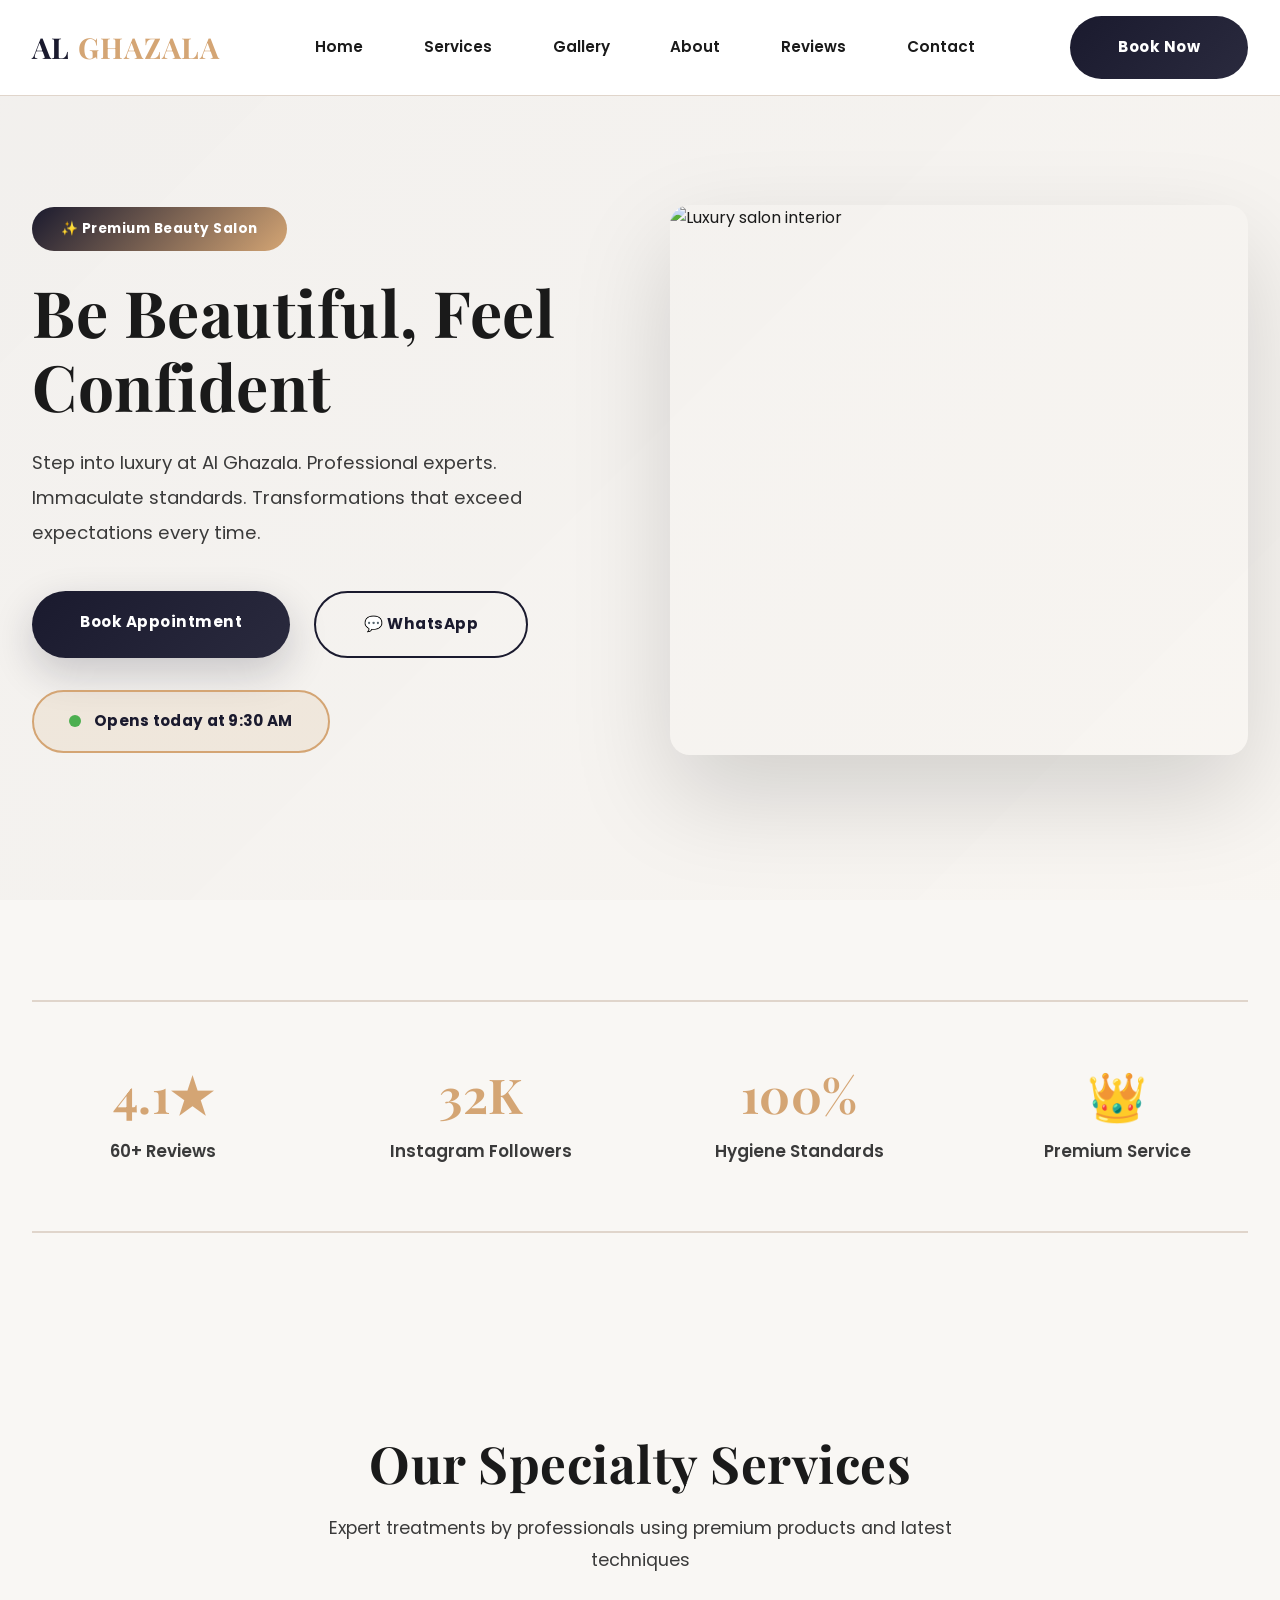
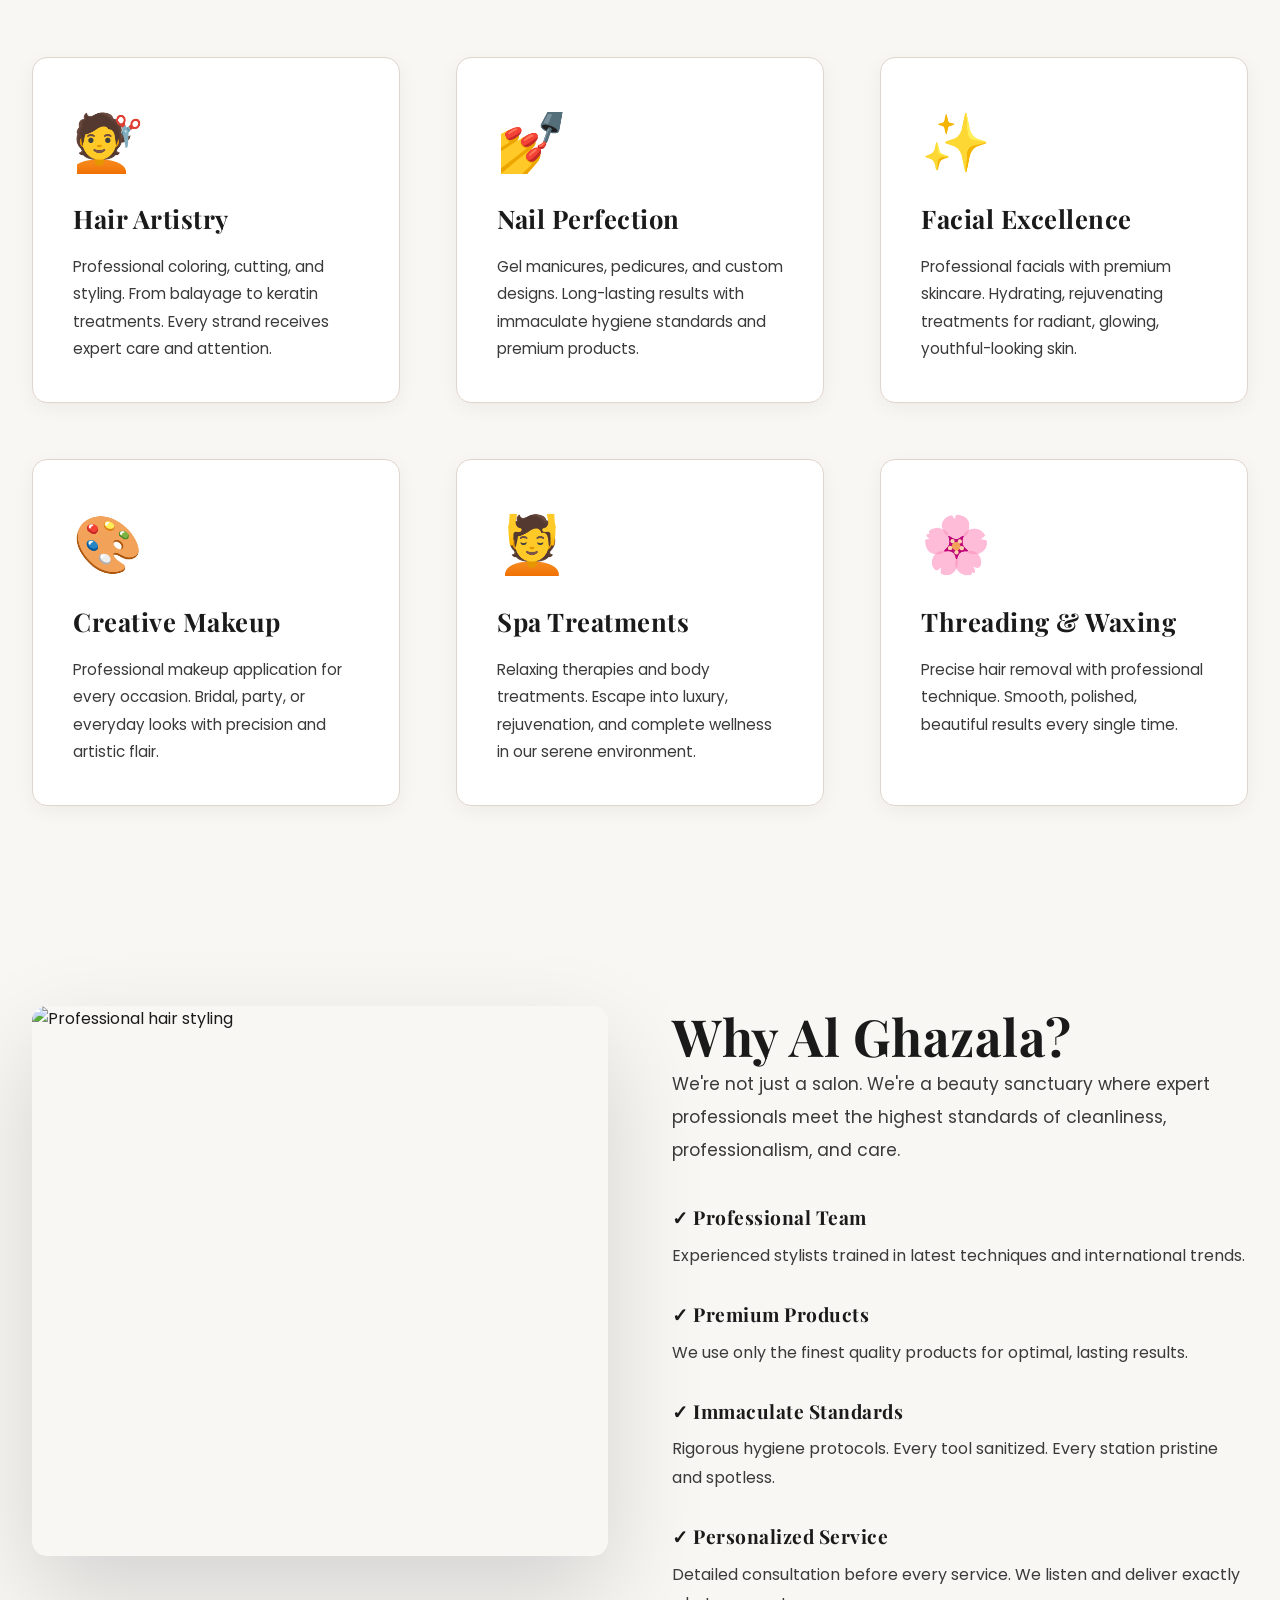
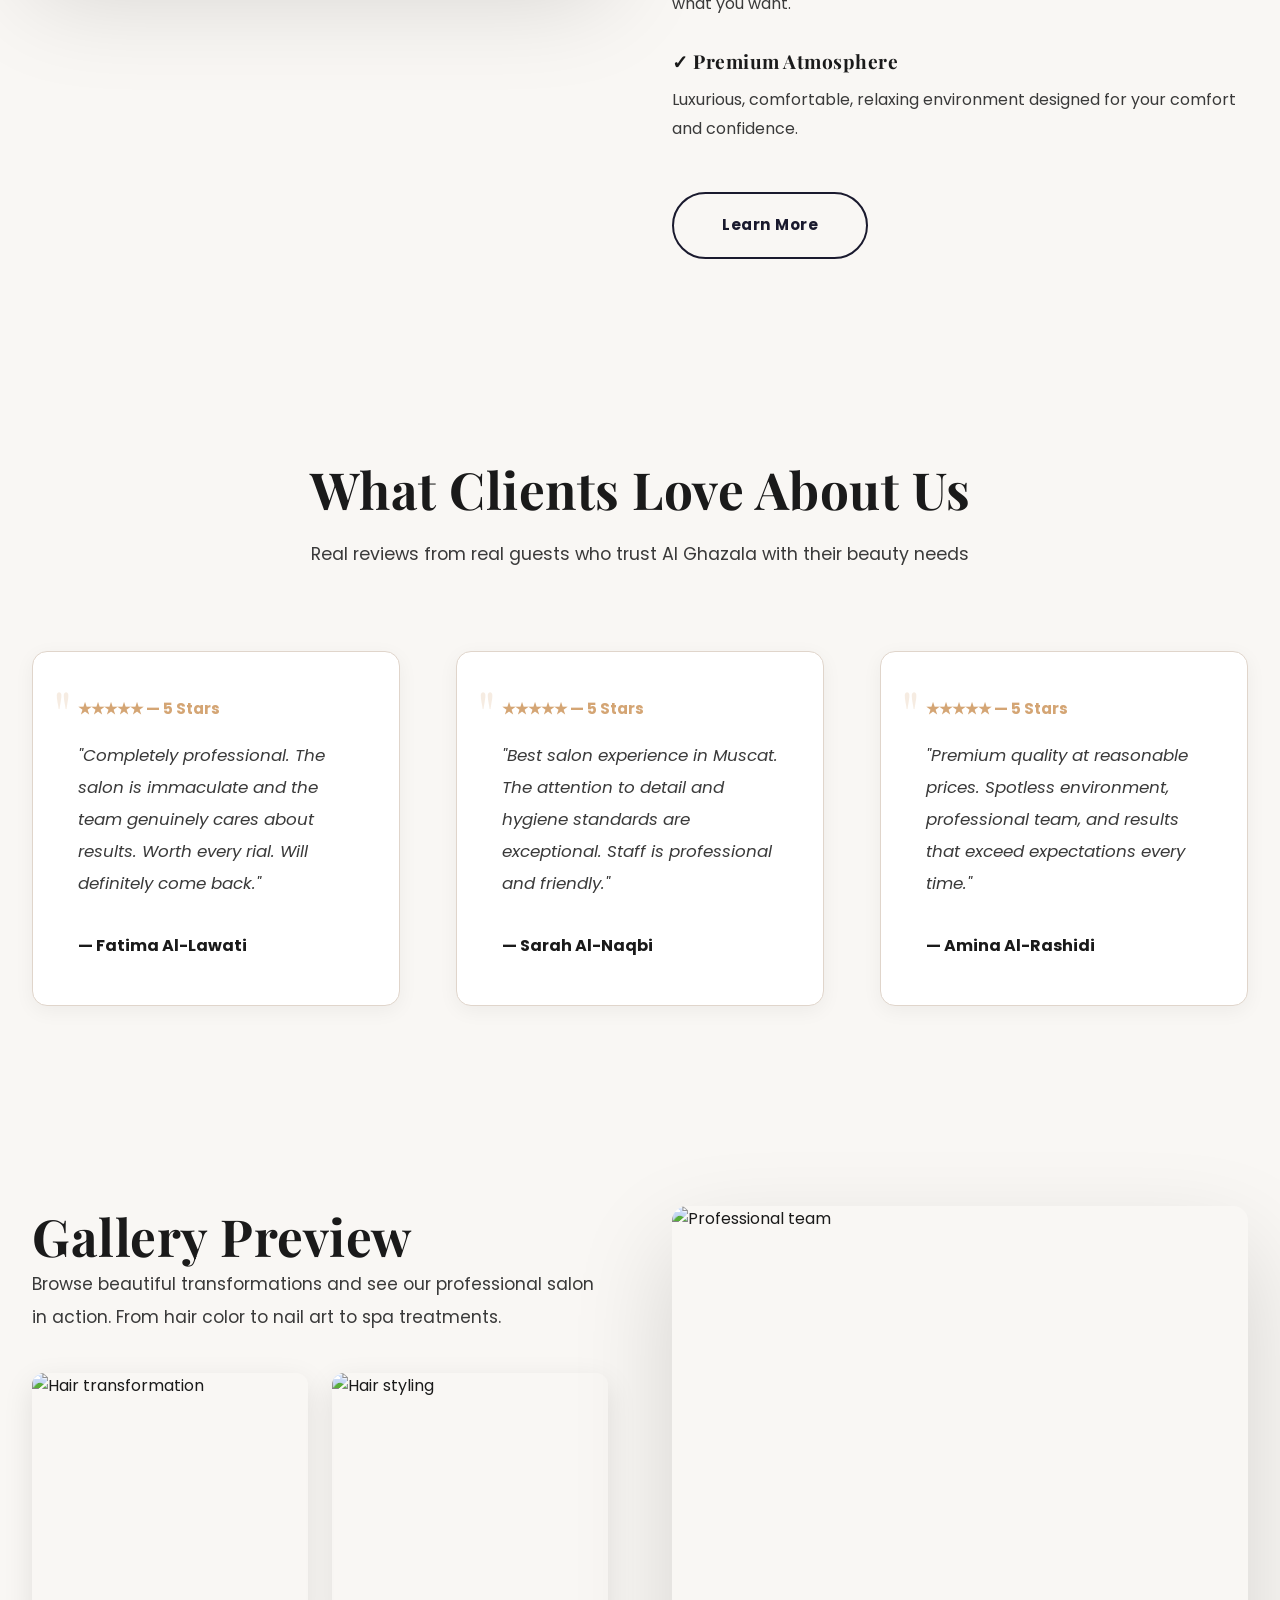
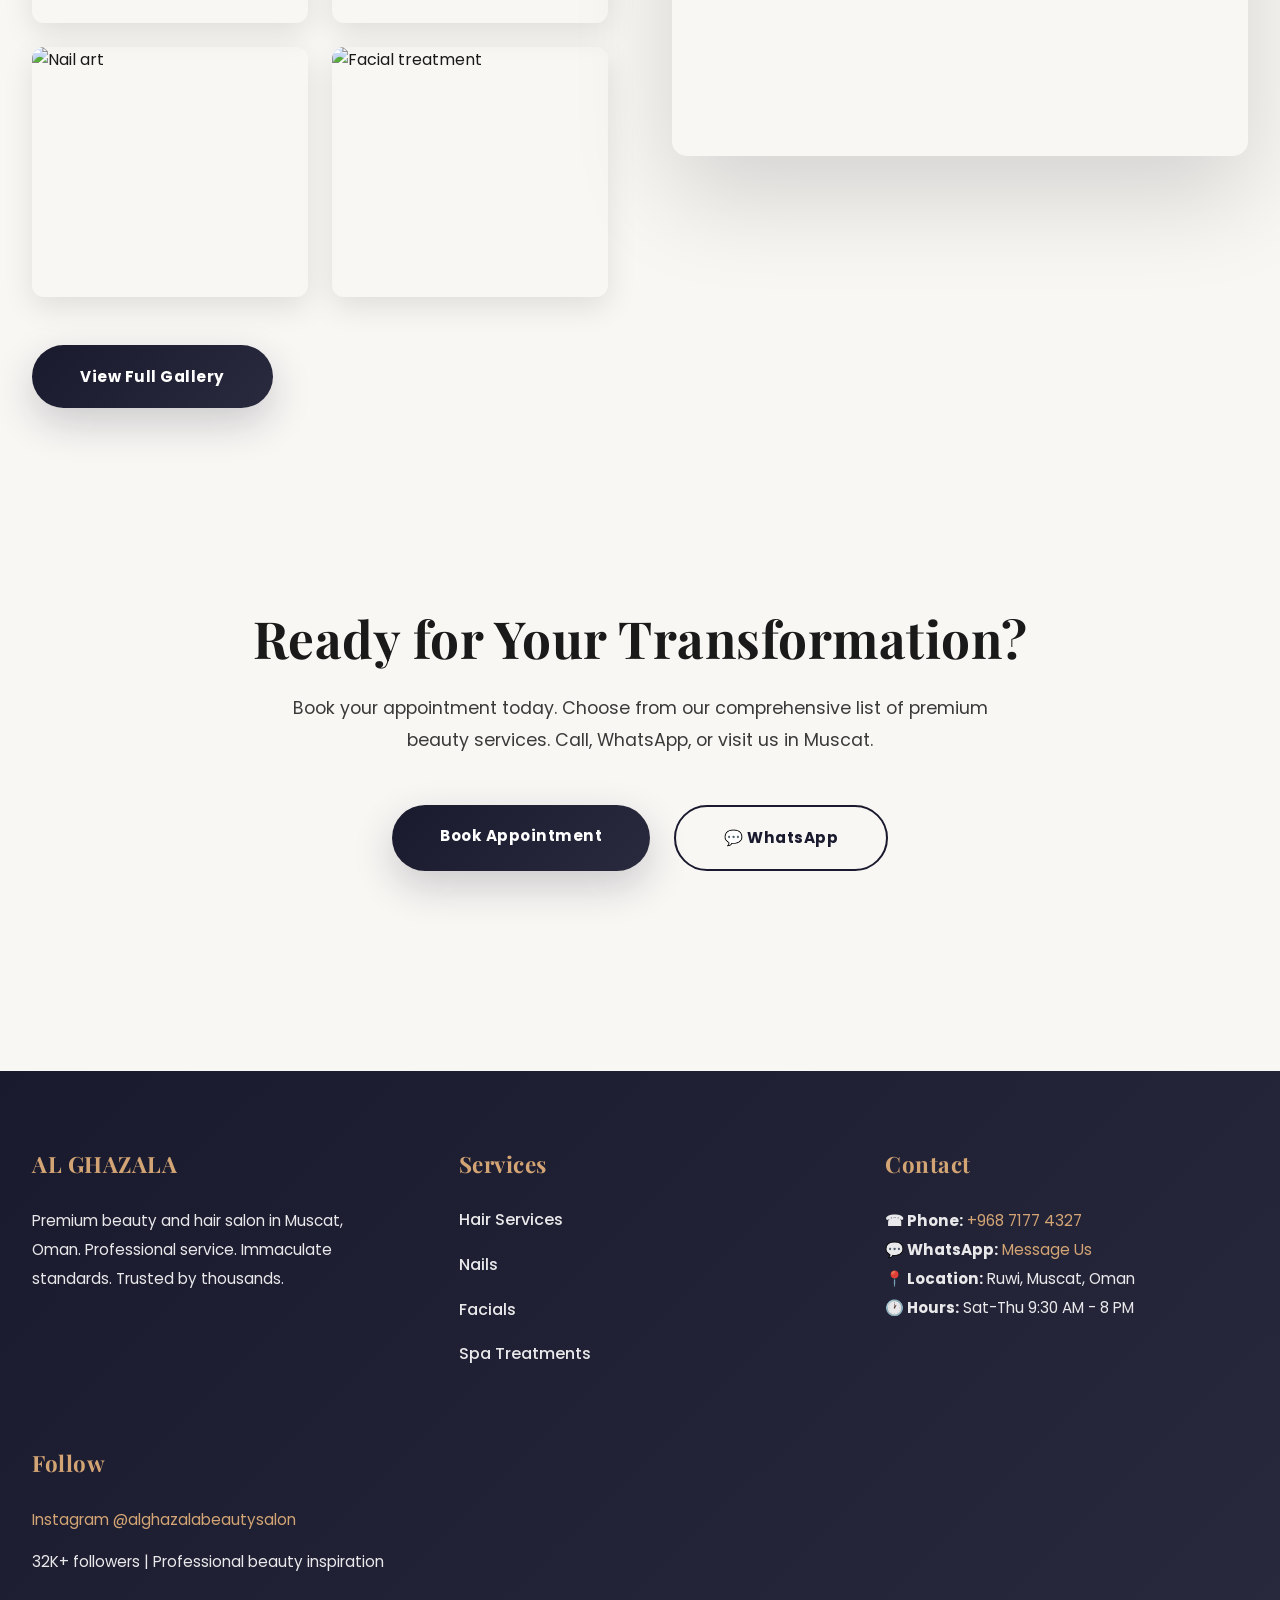
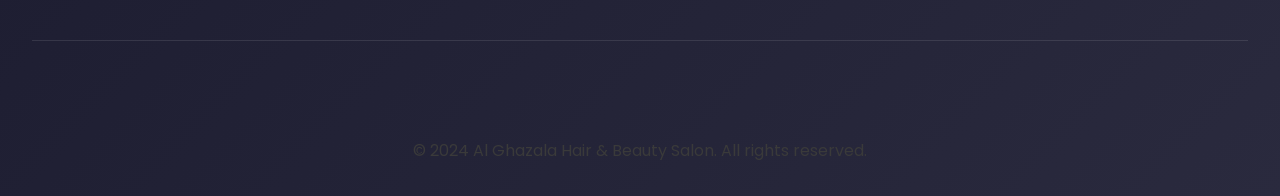
==== index.html @ ddb086d3 "Add files via upload" ====
<!DOCTYPE html>
<html lang="en">
<head>
  <meta charset="UTF-8"/>
  <meta name="viewport" content="width=device-width, initial-scale=1.0"/>
  <meta name="description" content="Al Ghazala Hair & Beauty Salon — Premium salon in Muscat. Professional hair, nails, facials. 4.1★ rated."/>
  <title>Al Ghazala Hair & Beauty Salon | Luxury Beauty in Muscat</title>
  <link rel="stylesheet" href="styles.css"/>
</head>
<body>

<div id="preloader">
  <div class="preloader-content">
    <div class="preloader-circle"></div>
    <div class="preloader-text">AL GHAZALA</div>
  </div>
</div>

<nav>
  <div class="nav-container">
    <a href="index.html" class="nav-logo">AL <span>GHAZALA</span></a>
    <ul class="nav-menu">
      <li class="nav-item"><a href="index.html" class="nav-link">Home</a></li>
      <li class="nav-item">
        <a href="#" class="nav-link">Services</a>
        <div class="dropdown">
          <a href="services.html#hair">Hair Services</a>
          <a href="services.html#nails">Nails</a>
          <a href="services.html#facials">Facials</a>
          <a href="services.html#treatments">Treatments</a>
        </div>
      </li>
      <li class="nav-item"><a href="gallery.html" class="nav-link">Gallery</a></li>
      <li class="nav-item"><a href="about.html" class="nav-link">About</a></li>
      <li class="nav-item"><a href="reviews.html" class="nav-link">Reviews</a></li>
      <li class="nav-item"><a href="contact.html" class="nav-link">Contact</a></li>
    </ul>
    <a href="contact.html" class="btn nav-cta">Book Now</a>
    <button class="hamburger"><span></span><span></span><span></span></button>
  </div>
</nav>

<section class="hero">
  <div class="hero-bg"></div>
  <div class="hero-content">
    <div class="hero-text reveal-up">
      <div class="premium-badge">✨ Premium Beauty Salon</div>
      <h1>Be Beautiful, Feel Confident</h1>
      <p>Step into luxury at Al Ghazala. Professional experts. Immaculate standards. Transformations that exceed expectations every time.</p>
      <div class="hero-cta">
        <a href="contact.html" class="btn btn-primary">Book Appointment</a>
        <a href="https://wa.me/96871774327" class="btn btn-secondary" target="_blank">💬 WhatsApp</a>
      </div>
      <div id="openStatus"></div>
    </div>
    <img src="https://images.unsplash.com/photo-1552321554-5fefe8c9ef14?w=800&h=900&q=85" alt="Luxury salon interior" class="hero-image reveal-scale"/>
  </div>
</section>

<section class="section">
  <div style="display: grid; grid-template-columns: repeat(auto-fit, minmax(200px, 1fr)); gap: 3.5rem; text-align: center; border-top: 2px solid var(--border); border-bottom: 2px solid var(--border); padding: 4rem 0;">
    <div class="reveal-fade">
      <h3 style="color: var(--accent); margin-bottom: 0.8rem; font-size: 3rem;">4.1★</h3>
      <p style="color: var(--text-light); font-weight: 600; font-size: 1.05rem;">60+ Reviews</p>
    </div>
    <div class="reveal-fade">
      <h3 style="color: var(--accent); margin-bottom: 0.8rem; font-size: 3rem;">32K</h3>
      <p style="color: var(--text-light); font-weight: 600; font-size: 1.05rem;">Instagram Followers</p>
    </div>
    <div class="reveal-fade">
      <h3 style="color: var(--accent); margin-bottom: 0.8rem; font-size: 3rem;">100%</h3>
      <p style="color: var(--text-light); font-weight: 600; font-size: 1.05rem;">Hygiene Standards</p>
    </div>
    <div class="reveal-fade">
      <h3 style="color: var(--accent); margin-bottom: 0.8rem; font-size: 3rem;">👑</h3>
      <p style="color: var(--text-light); font-weight: 600; font-size: 1.05rem;">Premium Service</p>
    </div>
  </div>
</section>

<section class="section">
  <div class="section-header">
    <h2>Our Specialty Services</h2>
    <p>Expert treatments by professionals using premium products and latest techniques</p>
  </div>
  <div class="grid-3">
    <div class="card">
      <span class="card-icon">💇</span>
      <h3>Hair Artistry</h3>
      <p>Professional coloring, cutting, and styling. From balayage to keratin treatments. Every strand receives expert care and attention.</p>
    </div>
    <div class="card">
      <span class="card-icon">💅</span>
      <h3>Nail Perfection</h3>
      <p>Gel manicures, pedicures, and custom designs. Long-lasting results with immaculate hygiene standards and premium products.</p>
    </div>
    <div class="card">
      <span class="card-icon">✨</span>
      <h3>Facial Excellence</h3>
      <p>Professional facials with premium skincare. Hydrating, rejuvenating treatments for radiant, glowing, youthful-looking skin.</p>
    </div>
    <div class="card">
      <span class="card-icon">🎨</span>
      <h3>Creative Makeup</h3>
      <p>Professional makeup application for every occasion. Bridal, party, or everyday looks with precision and artistic flair.</p>
    </div>
    <div class="card">
      <span class="card-icon">💆</span>
      <h3>Spa Treatments</h3>
      <p>Relaxing therapies and body treatments. Escape into luxury, rejuvenation, and complete wellness in our serene environment.</p>
    </div>
    <div class="card">
      <span class="card-icon">🌸</span>
      <h3>Threading & Waxing</h3>
      <p>Precise hair removal with professional technique. Smooth, polished, beautiful results every single time.</p>
    </div>
  </div>
</section>

<section class="section" style="background: var(--light-bg);">
  <div class="grid-2">
    <img src="https://images.unsplash.com/photo-1600948836516-ba4f97dfa470?w=600&h=700&q=85" alt="Professional hair styling" class="reveal-scale" style="width: 100%; border-radius: 15px; object-fit: cover; height: 550px; box-shadow: 0 40px 100px rgba(0, 0, 0, 0.15);"/>
    <div class="reveal-up">
      <h2>Why Al Ghazala?</h2>
      <p style="margin-bottom: 2.5rem; font-size: 1.08rem; line-height: 1.9; color: var(--text-light);">We're not just a salon. We're a beauty sanctuary where expert professionals meet the highest standards of cleanliness, professionalism, and care.</p>
      
      <div style="margin-bottom: 2rem;">
        <h4 style="margin-bottom: 0.8rem; color: var(--text);">✓ Professional Team</h4>
        <p style="color: var(--text-light);">Experienced stylists trained in latest techniques and international trends.</p>
      </div>
      
      <div style="margin-bottom: 2rem;">
        <h4 style="margin-bottom: 0.8rem; color: var(--text);">✓ Premium Products</h4>
        <p style="color: var(--text-light);">We use only the finest quality products for optimal, lasting results.</p>
      </div>

      <div style="margin-bottom: 2rem;">
        <h4 style="margin-bottom: 0.8rem; color: var(--text);">✓ Immaculate Standards</h4>
        <p style="color: var(--text-light);">Rigorous hygiene protocols. Every tool sanitized. Every station pristine and spotless.</p>
      </div>

      <div style="margin-bottom: 2rem;">
        <h4 style="margin-bottom: 0.8rem; color: var(--text);">✓ Personalized Service</h4>
        <p style="color: var(--text-light);">Detailed consultation before every service. We listen and deliver exactly what you want.</p>
      </div>

      <div style="margin-bottom: 3rem;">
        <h4 style="margin-bottom: 0.8rem; color: var(--text);">✓ Premium Atmosphere</h4>
        <p style="color: var(--text-light);">Luxurious, comfortable, relaxing environment designed for your comfort and confidence.</p>
      </div>

      <a href="about.html" class="btn btn-secondary">Learn More</a>
    </div>
  </div>
</section>

<section class="section">
  <div class="section-header">
    <h2>What Clients Love About Us</h2>
    <p>Real reviews from real guests who trust Al Ghazala with their beauty needs</p>
  </div>
  <div class="grid-3">
    <div class="testi-card reveal-scale">
      <div class="rating">★★★★★ — 5 Stars</div>
      <p class="testi-text">"Completely professional. The salon is immaculate and the team genuinely cares about results. Worth every rial. Will definitely come back."</p>
      <p class="testi-author">— Fatima Al-Lawati</p>
    </div>
    <div class="testi-card reveal-scale">
      <div class="rating">★★★★★ — 5 Stars</div>
      <p class="testi-text">"Best salon experience in Muscat. The attention to detail and hygiene standards are exceptional. Staff is professional and friendly."</p>
      <p class="testi-author">— Sarah Al-Naqbi</p>
    </div>
    <div class="testi-card reveal-scale">
      <div class="rating">★★★★★ — 5 Stars</div>
      <p class="testi-text">"Premium quality at reasonable prices. Spotless environment, professional team, and results that exceed expectations every time."</p>
      <p class="testi-author">— Amina Al-Rashidi</p>
    </div>
  </div>
</section>

<section class="section" style="background: var(--light-bg);">
  <div class="grid-2">
    <div class="reveal-up">
      <h2>Gallery Preview</h2>
      <p style="margin-bottom: 2.5rem; color: var(--text-light); font-size: 1.08rem; line-height: 1.9;">Browse beautiful transformations and see our professional salon in action. From hair color to nail art to spa treatments.</p>
      
      <div style="display: grid; grid-template-columns: 1fr 1fr; gap: 1.5rem; margin-bottom: 3rem;">
        <img src="https://images.unsplash.com/photo-1562322503-5e24de932b66?w=300&h=350&q=85" alt="Hair transformation" style="width: 100%; height: 250px; object-fit: cover; border-radius: 12px; box-shadow: 0 10px 30px rgba(0, 0, 0, 0.1);"/>
        <img src="https://images.unsplash.com/photo-1599643478518-a784e5dc4c8f?w=300&h=350&q=85" alt="Hair styling" style="width: 100%; height: 250px; object-fit: cover; border-radius: 12px; box-shadow: 0 10px 30px rgba(0, 0, 0, 0.1);"/>
        <img src="https://images.unsplash.com/photo-1610992015732-2449ec28295b?w=300&h=350&q=85" alt="Nail art" style="width: 100%; height: 250px; object-fit: cover; border-radius: 12px; box-shadow: 0 10px 30px rgba(0, 0, 0, 0.1);"/>
        <img src="https://images.unsplash.com/photo-1570158268183-d296b2892271?w=300&h=350&q=85" alt="Facial treatment" style="width: 100%; height: 250px; object-fit: cover; border-radius: 12px; box-shadow: 0 10px 30px rgba(0, 0, 0, 0.1);"/>
      </div>

      <a href="gallery.html" class="btn btn-primary">View Full Gallery</a>
    </div>
    
    <img src="https://images.unsplash.com/photo-1521572163474-6864f9cf17ab?w=600&h=700&q=85" alt="Professional team" class="reveal-scale" style="width: 100%; border-radius: 15px; object-fit: cover; height: 550px; box-shadow: 0 40px 100px rgba(0, 0, 0, 0.15);"/>
  </div>
</section>

<section class="section">
  <div style="text-align: center; reveal-up">
    <h2 style="margin-bottom: 1.5rem;">Ready for Your Transformation?</h2>
    <p style="font-size: 1.1rem; margin-bottom: 3rem; max-width: 700px; margin-left: auto; margin-right: auto; color: var(--text-light);">Book your appointment today. Choose from our comprehensive list of premium beauty services. Call, WhatsApp, or visit us in Muscat.</p>
    <div class="hero-cta" style="justify-content: center;">
      <a href="contact.html" class="btn btn-primary">Book Appointment</a>
      <a href="https://wa.me/96871774327?text=Hi%20Al%20Ghazala%21%20I%27d%20like%20to%20book%20an%20appointment." class="btn btn-secondary" target="_blank">💬 WhatsApp</a>
    </div>
  </div>
</section>

<footer>
  <div class="footer-content">
    <div class="footer-section">
      <h4>AL GHAZALA</h4>
      <p>Premium beauty and hair salon in Muscat, Oman. Professional service. Immaculate standards. Trusted by thousands.</p>
    </div>
    <div class="footer-section">
      <h4>Services</h4>
      <ul class="footer-links">
        <li><a href="services.html#hair">Hair Services</a></li>
        <li><a href="services.html#nails">Nails</a></li>
        <li><a href="services.html#facials">Facials</a></li>
        <li><a href="services.html#treatments">Spa Treatments</a></li>
      </ul>
    </div>
    <div class="footer-section">
      <h4>Contact</h4>
      <p><strong>☎ Phone:</strong> <a href="tel:+96871774327" style="color: var(--accent); text-decoration: none;">+968 7177 4327</a></p>
      <p><strong>💬 WhatsApp:</strong> <a href="https://wa.me/96871774327" style="color: var(--accent); text-decoration: none;" target="_blank">Message Us</a></p>
      <p><strong>📍 Location:</strong> Ruwi, Muscat, Oman</p>
      <p><strong>🕐 Hours:</strong> Sat-Thu 9:30 AM - 8 PM</p>
    </div>
    <div class="footer-section">
      <h4>Follow</h4>
      <p><a href="https://instagram.com/alghazalabeautysalon" style="color: var(--accent); text-decoration: none;" target="_blank">Instagram @alghazalabeautysalon</a></p>
      <p style="margin-top: 0.8rem; color: rgba(255, 255, 255, 0.9);">32K+ followers | Professional beauty inspiration</p>
    </div>
  </div>
  <div class="footer-bottom">
    <p>© 2024 Al Ghazala Hair & Beauty Salon. All rights reserved.</p>
  </div>
</footer>

<script src="script.js"></script>
</body>
</html>
---- styles.css ----
@import url('https://fonts.googleapis.com/css2?family=Playfair+Display:wght@400;500;600;700&family=Poppins:wght@300;400;500;600;700&display=swap');

:root {
  --dark: #1a1a2e;
  --accent: #d4a574;
  --pink: #e8b4d0;
  --light-bg: #f9f7f4;
  --white: #ffffff;
  --text: #1a1a1a;
  --text-light: #3a3a3a;
  --border: #e0d5cb;
  --success: #4caf50;
}

* {
  margin: 0;
  padding: 0;
  box-sizing: border-box;
}

html {
  scroll-behavior: smooth;
}

body {
  font-family: 'Poppins', sans-serif;
  color: var(--text);
  background: var(--light-bg);
  line-height: 1.6;
  overflow-x: hidden;
}

/* PRELOADER */
#preloader {
  position: fixed;
  top: 0;
  left: 0;
  width: 100%;
  height: 100%;
  background: linear-gradient(135deg, var(--dark) 0%, #2a2a3e 100%);
  display: flex;
  align-items: center;
  justify-content: center;
  z-index: 9999;
  opacity: 1;
  transition: opacity 0.8s ease;
}

#preloader.done {
  opacity: 0;
  pointer-events: none;
}

.preloader-circle {
  width: 120px;
  height: 120px;
  border: 4px solid rgba(212, 165, 116, 0.2);
  border-top: 4px solid var(--accent);
  border-radius: 50%;
  animation: spin 2s linear infinite;
}

@keyframes spin {
  to { transform: rotate(360deg); }
}

.preloader-text {
  position: absolute;
  color: white;
  font-family: 'Playfair Display', serif;
  font-size: 2.5rem;
  font-weight: 600;
  letter-spacing: 4px;
  margin-top: 160px;
}

/* NAVIGATION */
nav {
  position: fixed;
  top: 0;
  width: 100%;
  z-index: 1000;
  background: rgba(255, 255, 255, 0.98);
  backdrop-filter: blur(15px);
  border-bottom: 1px solid var(--border);
  transition: all 0.3s ease;
  padding: 1rem 0;
}

nav.scrolled {
  box-shadow: 0 10px 40px rgba(0, 0, 0, 0.08);
}

.nav-container {
  max-width: 1400px;
  margin: 0 auto;
  padding: 0 2rem;
  display: flex;
  justify-content: space-between;
  align-items: center;
}

.nav-logo {
  font-family: 'Playfair Display', serif;
  font-size: 1.8rem;
  font-weight: 700;
  color: var(--dark);
  text-decoration: none;
  letter-spacing: 1px;
}

.nav-logo span {
  color: var(--accent);
}

.nav-menu {
  display: flex;
  list-style: none;
  gap: 1rem;
  align-items: center;
}

.nav-item {
  position: relative;
}

.nav-link {
  display: block;
  padding: 0.8rem 1.4rem;
  color: var(--text);
  text-decoration: none;
  font-weight: 600;
  font-size: 0.95rem;
  transition: color 0.3s;
  cursor: pointer;
  background: none;
  border: none;
  font-family: 'Poppins', sans-serif;
}

.nav-link:hover {
  color: var(--accent);
}

.dropdown {
  position: absolute;
  top: 100%;
  left: 0;
  background: white;
  min-width: 280px;
  border: 1px solid var(--border);
  border-radius: 12px;
  box-shadow: 0 15px 50px rgba(0, 0, 0, 0.1);
  opacity: 0;
  visibility: hidden;
  transform: translateY(-10px);
  transition: all 0.3s ease;
  padding: 0.8rem 0;
  z-index: 2000;
  margin-top: 0.5rem;
}

.nav-item:hover .dropdown {
  opacity: 1;
  visibility: visible;
  transform: translateY(0);
}

.dropdown.open {
  opacity: 1;
  visibility: visible;
  transform: translateY(0);
}

.dropdown a {
  display: block;
  padding: 1.1rem 1.8rem;
  color: var(--text);
  text-decoration: none;
  font-size: 0.95rem;
  transition: all 0.3s;
  border-left: 3px solid transparent;
  font-weight: 500;
}

.dropdown a:hover {
  background: var(--light-bg);
  color: var(--accent);
  border-left-color: var(--accent);
}

.nav-cta {
  background: linear-gradient(135deg, var(--dark), #2a2a3e);
  color: white !important;
  padding: 1rem 2.2rem;
  border-radius: 50px;
  font-weight: 700;
  transition: all 0.3s;
  border: none;
  cursor: pointer;
  font-size: 0.95rem;
}

.nav-cta:hover {
  background: linear-gradient(135deg, var(--accent), #c49563);
  transform: translateY(-3px);
  box-shadow: 0 12px 30px rgba(212, 165, 116, 0.3);
}

.hamburger {
  display: none;
  flex-direction: column;
  cursor: pointer;
  gap: 6px;
  background: none;
  border: none;
  z-index: 1001;
}

.hamburger span {
  width: 28px;
  height: 3px;
  background: var(--text);
  border-radius: 3px;
  transition: all 0.3s;
}

.hamburger.active span:nth-child(1) {
  transform: rotate(45deg) translate(12px, 12px);
}

.hamburger.active span:nth-child(2) {
  opacity: 0;
}

.hamburger.active span:nth-child(3) {
  transform: rotate(-45deg) translate(8px, -8px);
}

/* TYPOGRAPHY */
h1, h2, h3, h4 {
  font-family: 'Playfair Display', serif;
  color: var(--text);
  line-height: 1.2;
  letter-spacing: 0.5px;
  font-weight: 700;
}

h1 { font-size: clamp(2.5rem, 7vw, 4rem); }
h2 { font-size: clamp(2rem, 5vw, 3.2rem); }
h3 { font-size: 1.6rem; }
h4 { font-size: 1.2rem; }

p {
  color: var(--text-light);
  line-height: 1.8;
  font-size: 1rem;
}

/* REVEALS */
.reveal-up, .reveal-fade, .reveal-scale {
  opacity: 0;
  transition: all 0.8s cubic-bezier(0.16, 1, 0.3, 1);
}

.reveal-up { transform: translateY(50px); }
.reveal-scale { transform: scale(0.95); }

.reveal-up.visible, .reveal-fade.visible, .reveal-scale.visible {
  opacity: 1;
  transform: translateY(0) scale(1);
}

/* HERO */
.hero {
  position: relative;
  min-height: 100vh;
  display: flex;
  align-items: center;
  padding: 120px 2rem 60px;
  overflow: hidden;
  width: 100%;
}

.hero-bg {
  position: absolute;
  top: 0;
  left: 0;
  width: 100%;
  height: 100%;
  background: linear-gradient(135deg, rgba(26, 26, 46, 0.03) 0%, rgba(212, 165, 116, 0.02) 100%);
  z-index: 0;
  will-change: transform;
}

.hero-content {
  position: relative;
  z-index: 2;
  max-width: 1400px;
  width: 100%;
  margin: 0 auto;
  display: grid;
  grid-template-columns: 1fr 1fr;
  gap: 60px;
  align-items: center;
}

.hero-text h1 {
  margin-bottom: 1.5rem;
  line-height: 1.15;
}

.hero-text p {
  font-size: 1.15rem;
  margin-bottom: 2.5rem;
  max-width: 550px;
  line-height: 1.9;
  color: var(--text-light);
}

.hero-cta {
  display: flex;
  gap: 1.5rem;
  flex-wrap: wrap;
}

.btn {
  padding: 1.2rem 3rem;
  font-size: 0.95rem;
  font-weight: 700;
  border: none;
  border-radius: 50px;
  cursor: pointer;
  text-decoration: none;
  display: inline-block;
  transition: all 0.3s cubic-bezier(0.16, 1, 0.3, 1);
  font-family: 'Poppins', sans-serif;
  letter-spacing: 0.5px;
}

.btn-primary {
  background: linear-gradient(135deg, var(--dark), #2a2a3e);
  color: white;
  box-shadow: 0 15px 40px rgba(26, 26, 46, 0.2);
}

.btn-primary:hover {
  transform: translateY(-5px);
  box-shadow: 0 25px 60px rgba(26, 26, 46, 0.3);
  background: linear-gradient(135deg, var(--accent), #c49563);
}

.btn-secondary {
  background: transparent;
  color: var(--dark);
  border: 2.5px solid var(--dark);
  font-weight: 700;
}

.btn-secondary:hover {
  background: var(--dark);
  color: white;
  transform: translateY(-5px);
  box-shadow: 0 15px 40px rgba(26, 26, 46, 0.2);
}

.hero-image {
  width: 100%;
  height: 550px;
  border-radius: 20px;
  object-fit: cover;
  box-shadow: 0 40px 100px rgba(0, 0, 0, 0.15);
}

/* SECTION */
.section {
  padding: 100px 2rem;
  max-width: 1400px;
  margin: 0 auto;
  width: 100%;
}

.section-header {
  text-align: center;
  margin-bottom: 5rem;
}

.section-header h2 {
  margin-bottom: 1.2rem;
  color: var(--text);
}

.section-header p {
  font-size: 1.1rem;
  max-width: 700px;
  margin: 0 auto;
  color: var(--text-light);
}

/* GRID */
.grid-3 {
  display: grid;
  grid-template-columns: repeat(auto-fit, minmax(300px, 1fr));
  gap: 3.5rem;
}

.grid-2 {
  display: grid;
  grid-template-columns: repeat(auto-fit, minmax(400px, 1fr));
  gap: 4rem;
}

/* CARDS */
.card {
  background: white;
  padding: 2.5rem;
  border-radius: 15px;
  border: 1px solid var(--border);
  transition: all 0.4s cubic-bezier(0.16, 1, 0.3, 1);
  box-shadow: 0 5px 20px rgba(0, 0, 0, 0.05);
}

.card:hover {
  transform: translateY(-15px);
  border-color: var(--accent);
  box-shadow: 0 30px 80px rgba(0, 0, 0, 0.1);
}

.card h3 {
  margin-bottom: 1.2rem;
  margin-top: 1rem;
  color: var(--text);
}

.card p {
  font-size: 0.95rem;
  line-height: 1.8;
}

.card-icon {
  font-size: 3.5rem;
  display: block;
  margin-bottom: 0.5rem;
}

/* TESTIMONIALS */
.testi-card {
  background: white;
  padding: 2.8rem;
  border-radius: 15px;
  border: 1px solid var(--border);
  position: relative;
  transition: all 0.4s ease;
  box-shadow: 0 5px 20px rgba(0, 0, 0, 0.05);
}

.testi-card:hover {
  transform: translateY(-10px);
  box-shadow: 0 25px 70px rgba(0, 0, 0, 0.1);
}

.testi-card::before {
  content: '"';
  position: absolute;
  top: 10px;
  left: 20px;
  font-size: 4rem;
  color: var(--accent);
  opacity: 0.2;
  font-family: 'Playfair Display', serif;
}

.rating {
  color: var(--accent);
  font-size: 0.95rem;
  margin-bottom: 1.2rem;
  font-weight: 700;
}

.testi-text {
  font-size: 1.05rem;
  color: var(--text-light);
  margin-bottom: 2rem;
  line-height: 1.9;
  font-style: italic;
}

.testi-author {
  font-weight: 700;
  color: var(--text);
}

/* GALLERY */
.gallery-grid {
  display: grid;
  grid-template-columns: repeat(auto-fit, minmax(280px, 1fr));
  gap: 2.5rem;
}

.gallery-item {
  position: relative;
  overflow: hidden;
  border-radius: 15px;
  aspect-ratio: 3/4;
  cursor: pointer;
  box-shadow: 0 15px 40px rgba(0, 0, 0, 0.12);
}

.gallery-image {
  width: 100%;
  height: 100%;
  object-fit: cover;
  transition: transform 0.4s ease;
}

.gallery-item:hover .gallery-image {
  transform: scale(1.1);
}

/* FORMS */
.form-group {
  margin-bottom: 2.5rem;
}

.form-group label {
  display: block;
  margin-bottom: 0.8rem;
  font-weight: 700;
  color: var(--text);
  font-size: 0.95rem;
}

.form-group input,
.form-group textarea,
.form-group select {
  width: 100%;
  padding: 1.2rem;
  border: 2px solid var(--border);
  border-radius: 10px;
  font-family: 'Poppins', sans-serif;
  font-size: 1rem;
  transition: all 0.3s ease;
  background: white;
  color: var(--text);
}

.form-group input:focus,
.form-group textarea:focus,
.form-group select:focus {
  outline: none;
  border-color: var(--accent);
  box-shadow: 0 0 0 4px rgba(212, 165, 116, 0.1);
}

.form-error {
  color: #d32f2f;
  font-size: 0.8rem;
  margin-top: 0.5rem;
  min-height: 1rem;
}

.submit-btn {
  width: 100%;
  padding: 1.4rem;
  background: linear-gradient(135deg, var(--dark), #2a2a3e);
  color: white;
  border: none;
  border-radius: 50px;
  font-weight: 700;
  font-size: 1rem;
  cursor: pointer;
  transition: all 0.3s ease;
  font-family: 'Poppins', sans-serif;
  letter-spacing: 0.5px;
}

.submit-btn:hover {
  transform: translateY(-3px);
  box-shadow: 0 15px 40px rgba(26, 26, 46, 0.2);
}

/* FOOTER */
footer {
  background: linear-gradient(135deg, var(--dark) 0%, #2a2a3e 100%);
  color: white;
  padding: 80px 2rem 30px;
  margin-top: 100px;
}

.footer-content {
  max-width: 1400px;
  margin: 0 auto;
  display: grid;
  grid-template-columns: repeat(auto-fit, minmax(260px, 1fr));
  gap: 4rem;
  margin-bottom: 4rem;
  border-bottom: 1px solid rgba(255, 255, 255, 0.1);
  padding-bottom: 4rem;
}

.footer-section h4 {
  color: var(--accent);
  margin-bottom: 1.8rem;
  font-family: 'Playfair Display', serif;
  font-size: 1.4rem;
  letter-spacing: 0.5px;
}

.footer-section p {
  color: rgba(255, 255, 255, 0.9);
  font-size: 0.95rem;
  line-height: 1.9;
}

.footer-links {
  list-style: none;
}

.footer-links li {
  margin-bottom: 1.2rem;
}

.footer-links a {
  color: rgba(255, 255, 255, 0.9);
  text-decoration: none;
  transition: color 0.3s ease;
  font-weight: 500;
}

.footer-links a:hover {
  color: var(--accent);
}

.footer-bottom {
  text-align: center;
  padding-top: 2rem;
  color: rgba(255, 255, 255, 0.7);
  font-size: 0.9rem;
}

/* STATUS BADGE */
.status-badge {
  display: inline-flex;
  align-items: center;
  gap: 0.8rem;
  padding: 1.1rem 2.2rem;
  background: rgba(212, 165, 116, 0.15);
  border: 2px solid var(--accent);
  border-radius: 50px;
  font-size: 0.95rem;
  font-weight: 700;
  color: var(--dark);
  margin-top: 2rem;
  animation: slideDown 0.6s ease-out;
  letter-spacing: 0.3px;
}

.status-dot {
  width: 12px;
  height: 12px;
  border-radius: 50%;
  background: #4caf50;
  animation: pulse 2s ease-in-out infinite;
}

@keyframes slideDown {
  from { opacity: 0; transform: translateY(-20px); }
  to { opacity: 1; transform: translateY(0); }
}

@keyframes pulse {
  0%, 100% { opacity: 1; }
  50% { opacity: 0.5; }
}

/* PREMIUM BADGE */
.premium-badge {
  display: inline-block;
  padding: 0.7rem 1.8rem;
  background: linear-gradient(135deg, var(--dark), var(--accent));
  color: white;
  border-radius: 50px;
  font-size: 0.85rem;
  font-weight: 700;
  margin-bottom: 1.5rem;
  letter-spacing: 0.5px;
}

/* RESPONSIVE */
@media (max-width: 1200px) {
  .hero-content {
    grid-template-columns: 1fr;
    gap: 50px;
  }
  .hero-image { height: 450px; }
  .grid-2 { grid-template-columns: 1fr; }
}

@media (max-width: 768px) {
  nav {
    padding: 1rem 1.5rem;
  }

  .nav-container {
    padding: 0;
  }

  .nav-logo {
    font-size: 1.4rem;
  }

  .nav-menu {
    position: fixed;
    top: 70px;
    left: 0;
    width: 100%;
    max-height: calc(100vh - 70px);
    background: white;
    flex-direction: column;
    gap: 0;
    padding: 1rem 0;
    transform: translateX(-100%);
    transition: transform 0.3s ease;
    display: none;
    overflow-y: auto;
    z-index: 999;
  }

  .nav-menu.open {
    display: flex;
    transform: translateX(0);
  }

  .nav-item {
    width: 100%;
    position: relative;
  }

  .nav-link {
    padding: 1.2rem 2rem;
    border-bottom: 1px solid var(--border);
    width: 100%;
    text-align: left;
  }

  .nav-link.has-dropdown::after {
    content: ' ▼';
    font-size: 0.7rem;
  }

  .nav-link.has-dropdown.open::after {
    content: ' ▲';
  }

  .dropdown {
    position: static;
    opacity: 0;
    visibility: hidden;
    transform: none;
    box-shadow: none;
    border: none;
    background: var(--light-bg);
    max-width: none;
    margin: 0;
    padding: 0;
    display: none;
  }

  .dropdown.open {
    display: block;
    opacity: 1;
    visibility: visible;
  }

  .dropdown a {
    padding-left: 4rem;
    background: var(--light-bg);
    font-size: 0.9rem;
  }

  .hamburger {
    display: flex;
  }

  .nav-cta {
    display: none;
  }

  .section {
    padding: 60px 1.5rem;
  }

  h1 { font-size: 1.8rem; }
  h2 { font-size: 1.5rem; }

  .hero {
    min-height: auto;
    padding: 100px 1.5rem 40px;
  }

  .hero-image {
    height: 400px;
  }

  .hero-cta {
    flex-direction: column;
  }

  .btn {
    width: 100%;
    text-align: center;
  }

  .card {
    padding: 2rem;
  }

  .grid-3 {
    grid-template-columns: 1fr;
    gap: 2.5rem;
  }

  .gallery-grid {
    grid-template-columns: 1fr;
  }

  .footer-content {
    grid-template-columns: 1fr;
  }
}

@media (max-width: 480px) {
  .nav-logo {
    font-size: 1.2rem;
  }

  .section {
    padding: 50px 1rem;
  }

  h1 { font-size: 1.4rem; }
  h2 { font-size: 1.2rem; }

  .hero-image {
    height: 300px;
  }

  .card {
    padding: 1.5rem;
  }

  .btn {
    padding: 1rem 2rem;
    font-size: 0.9rem;
  }

  .form-group label {
    font-size: 0.9rem;
  }

  .form-group input,
  .form-group textarea,
  .form-group select {
    padding: 1rem;
    font-size: 1rem;
  }
}
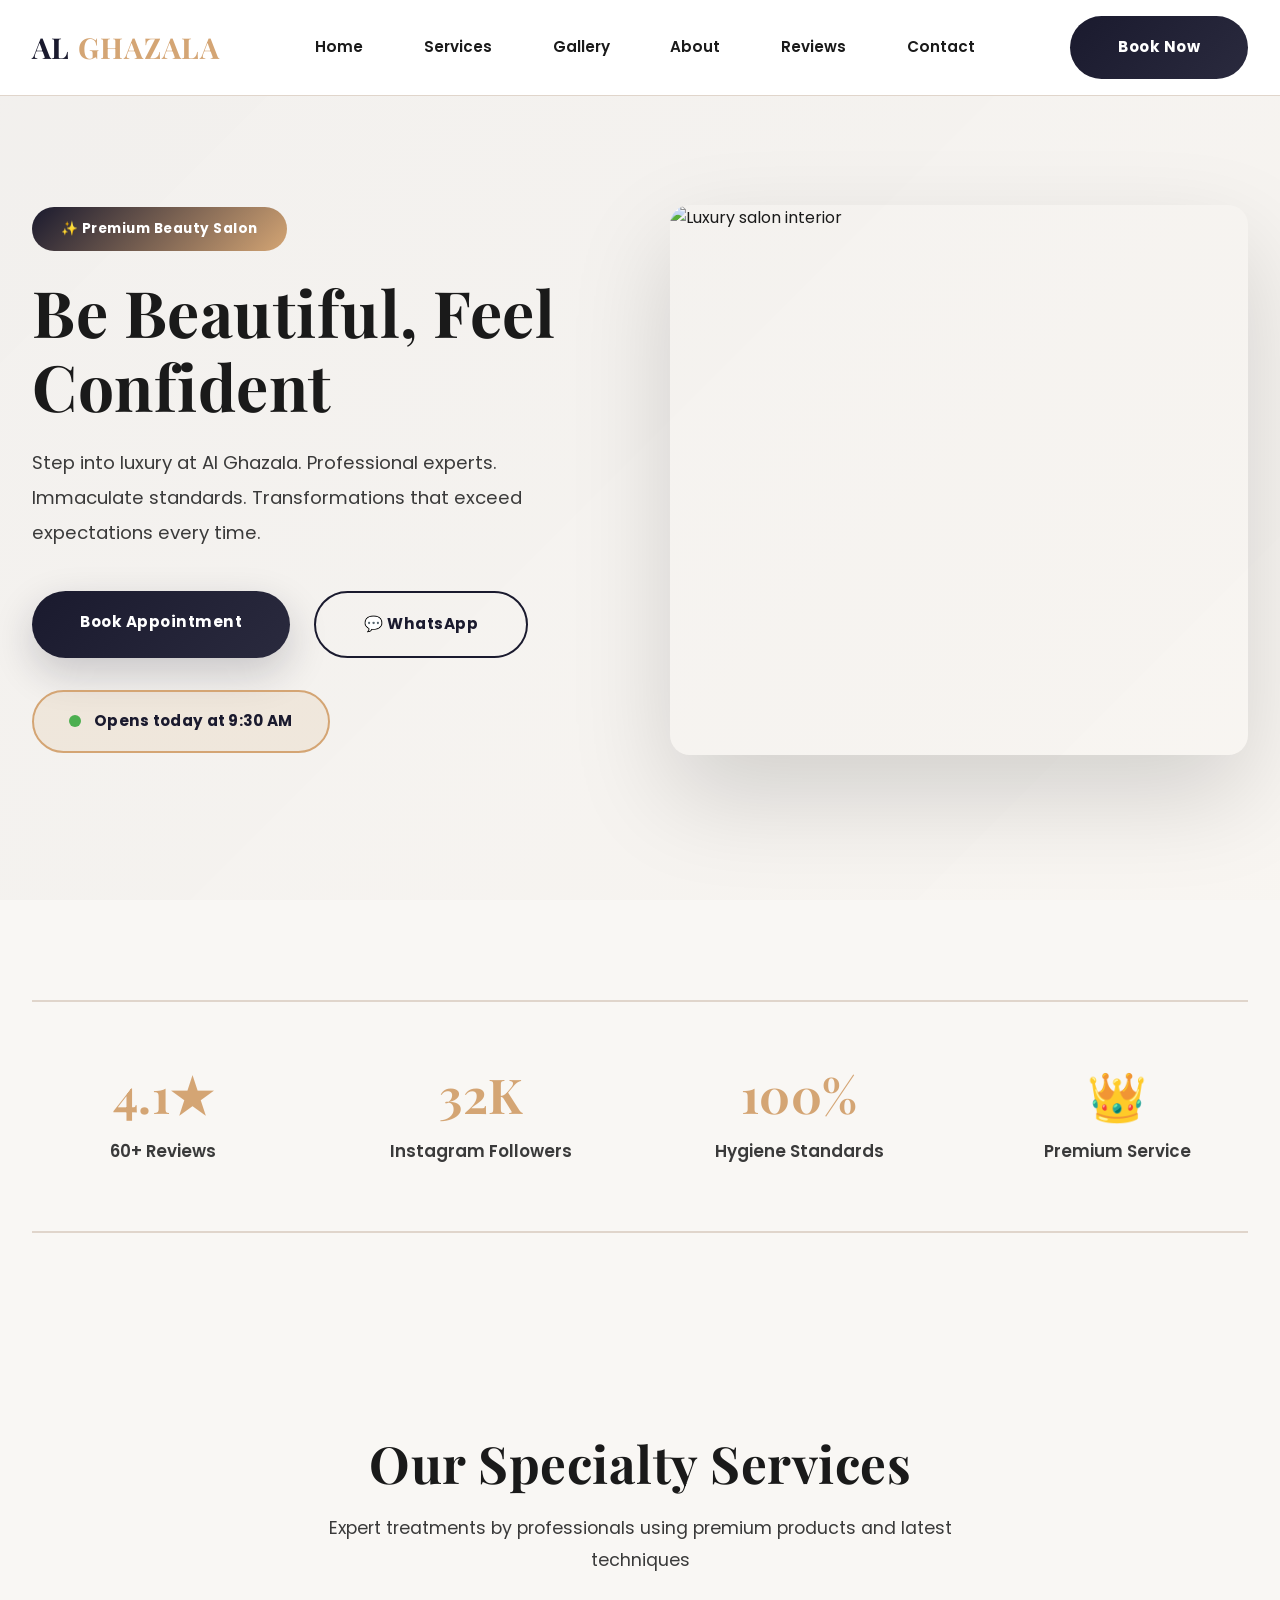
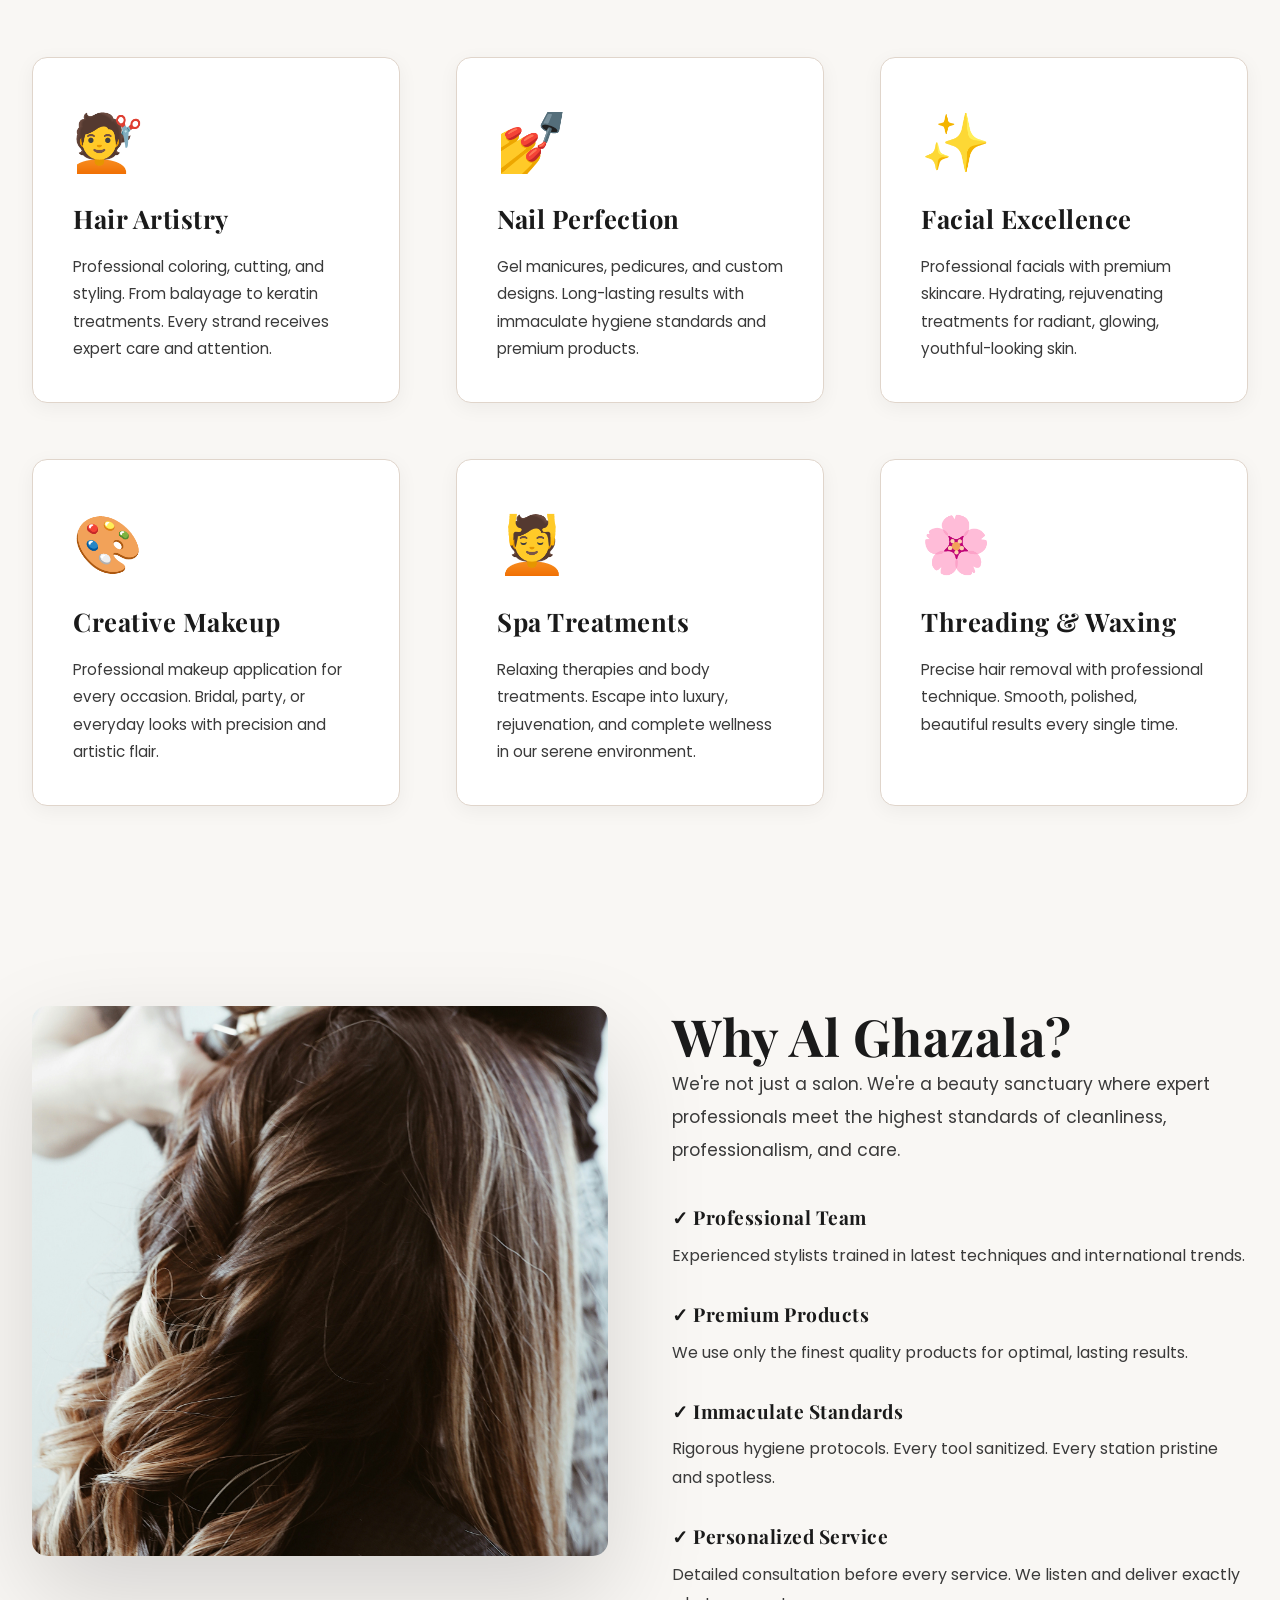
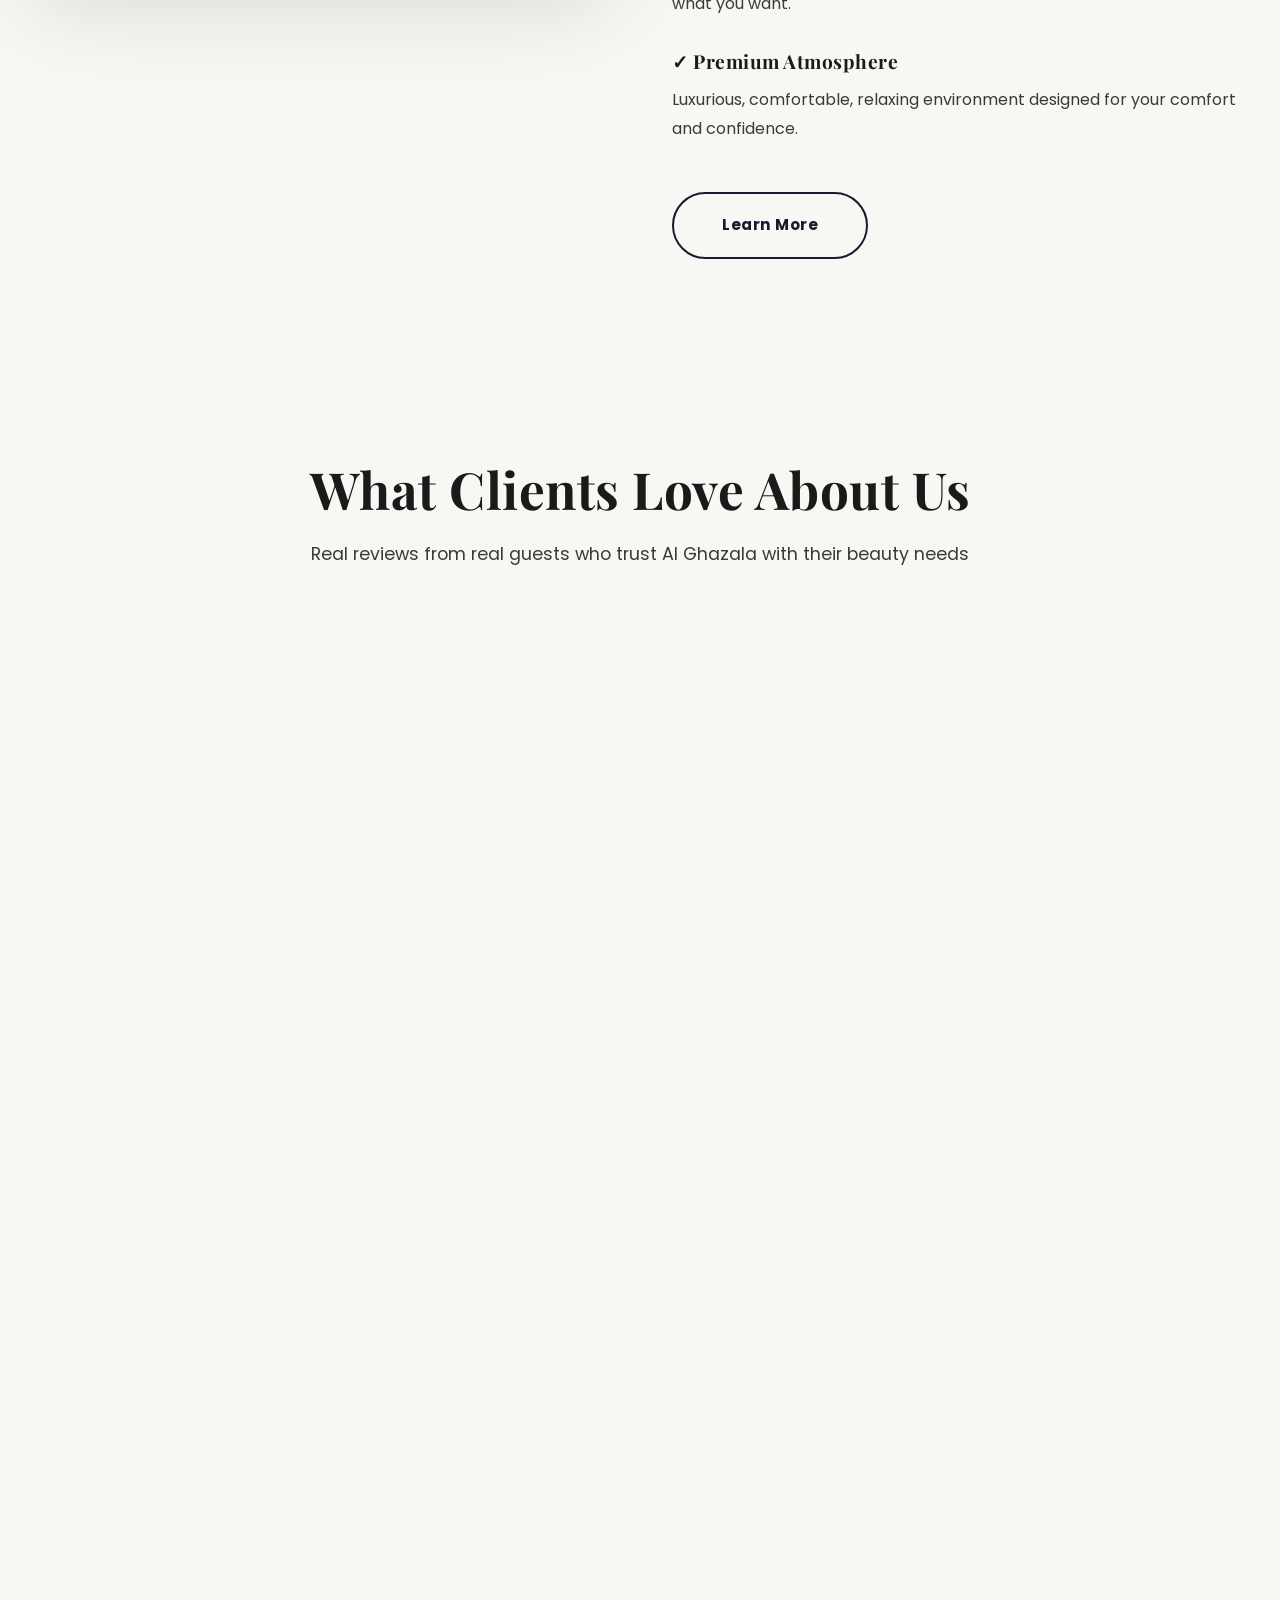
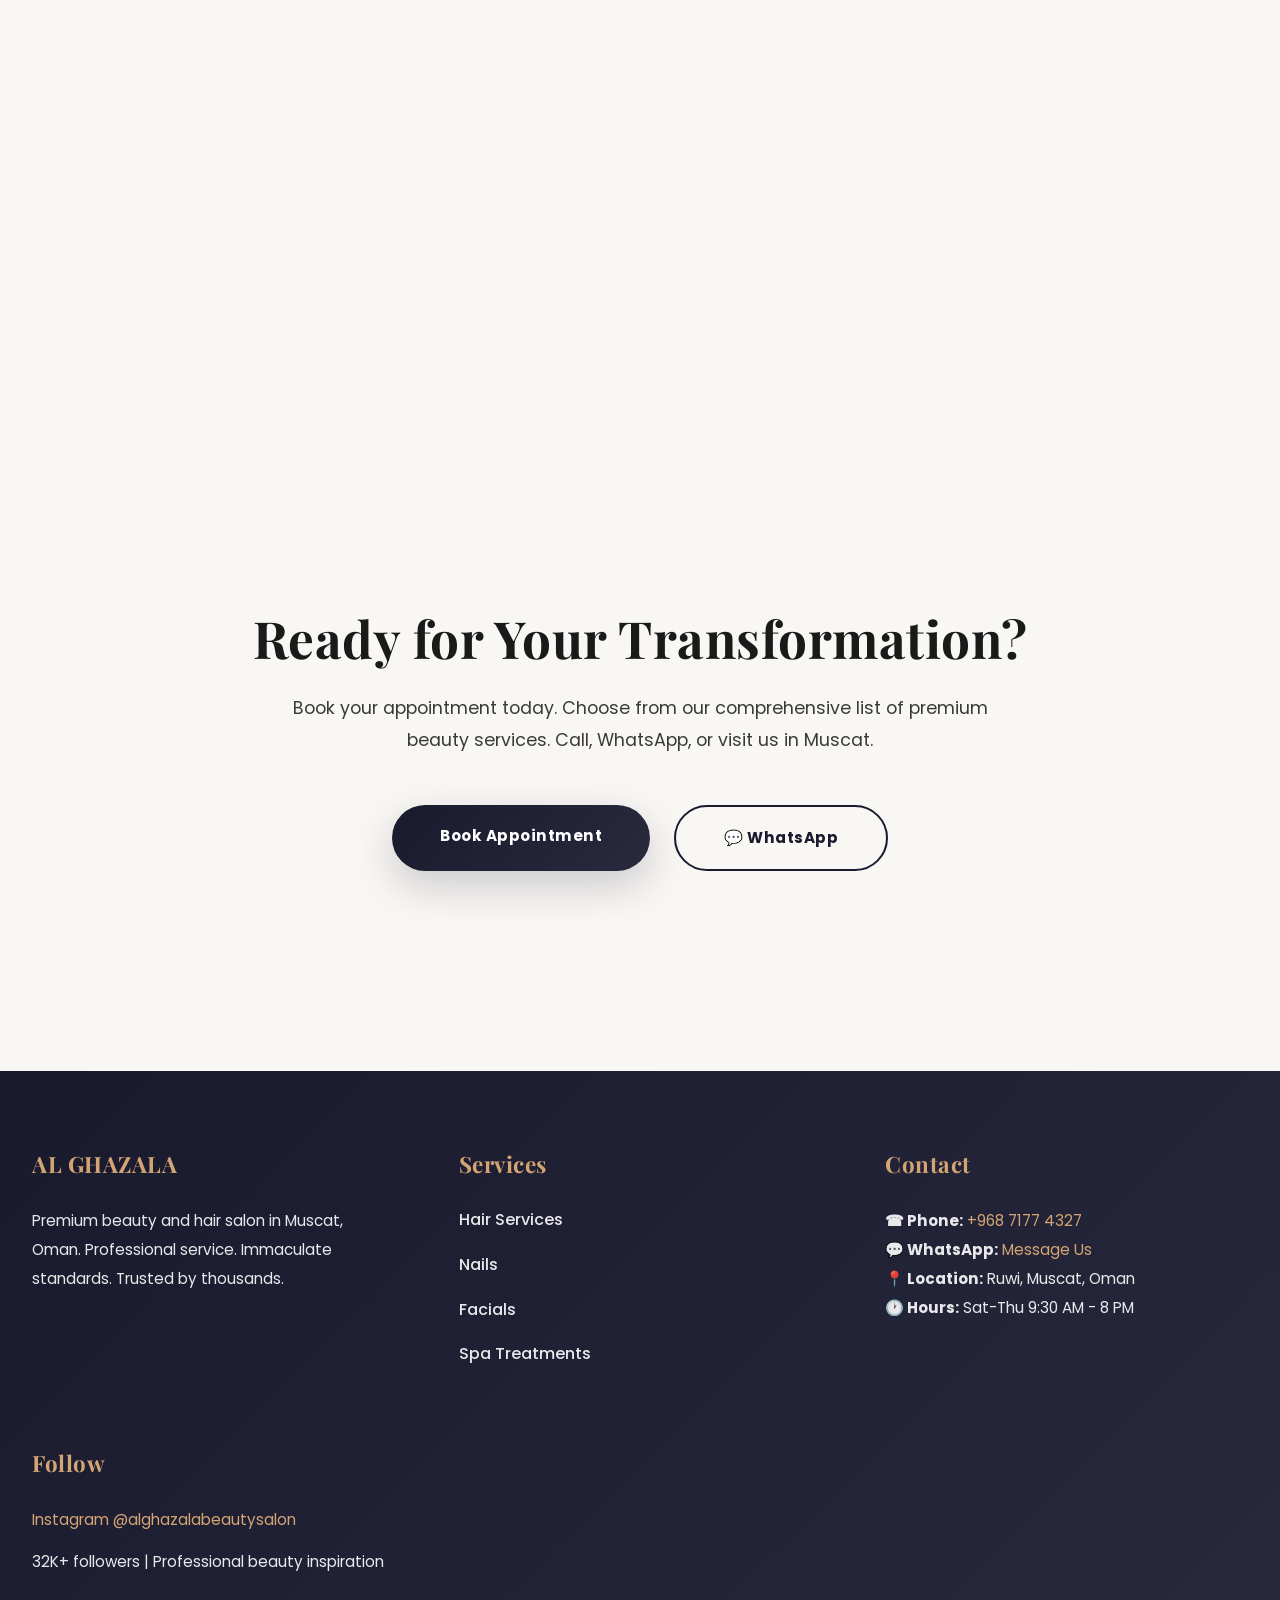
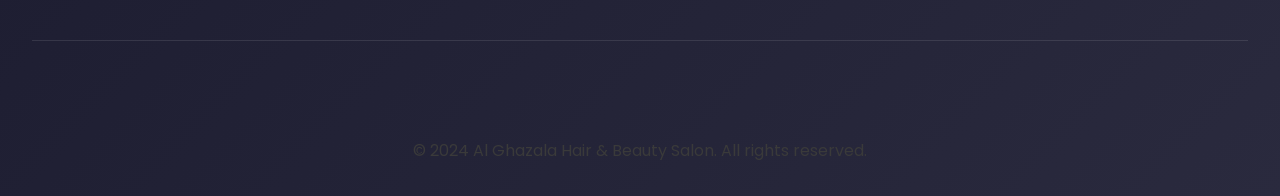
==== commit 0834658c: "Update index.html" ====
--- a/index.html
+++ b/index.html
@@ -119,7 +119,7 @@
 
 <section class="section" style="background: var(--light-bg);">
   <div class="grid-2">
-    <img src="https://images.unsplash.com/photo-1600948836516-ba4f97dfa470?w=600&h=700&q=85" alt="Professional hair styling" class="reveal-scale" style="width: 100%; border-radius: 15px; object-fit: cover; height: 550px; box-shadow: 0 40px 100px rgba(0, 0, 0, 0.15);"/>
+    <img src="images/hair/home_page_professional_hair_styling.jpg" alt="Professional hair styling" class="reveal-scale" style="width: 100%; border-radius: 15px; object-fit: cover; height: 550px; box-shadow: 0 40px 100px rgba(0, 0, 0, 0.15);"/>
     <div class="reveal-up">
       <h2>Why Al Ghazala?</h2>
       <p style="margin-bottom: 2.5rem; font-size: 1.08rem; line-height: 1.9; color: var(--text-light);">We're not just a salon. We're a beauty sanctuary where expert professionals meet the highest standards of cleanliness, professionalism, and care.</p>
@@ -185,16 +185,16 @@
       <p style="margin-bottom: 2.5rem; color: var(--text-light); font-size: 1.08rem; line-height: 1.9;">Browse beautiful transformations and see our professional salon in action. From hair color to nail art to spa treatments.</p>
       
       <div style="display: grid; grid-template-columns: 1fr 1fr; gap: 1.5rem; margin-bottom: 3rem;">
-        <img src="https://images.unsplash.com/photo-1562322503-5e24de932b66?w=300&h=350&q=85" alt="Hair transformation" style="width: 100%; height: 250px; object-fit: cover; border-radius: 12px; box-shadow: 0 10px 30px rgba(0, 0, 0, 0.1);"/>
-        <img src="https://images.unsplash.com/photo-1599643478518-a784e5dc4c8f?w=300&h=350&q=85" alt="Hair styling" style="width: 100%; height: 250px; object-fit: cover; border-radius: 12px; box-shadow: 0 10px 30px rgba(0, 0, 0, 0.1);"/>
-        <img src="https://images.unsplash.com/photo-1610992015732-2449ec28295b?w=300&h=350&q=85" alt="Nail art" style="width: 100%; height: 250px; object-fit: cover; border-radius: 12px; box-shadow: 0 10px 30px rgba(0, 0, 0, 0.1);"/>
-        <img src="https://images.unsplash.com/photo-1570158268183-d296b2892271?w=300&h=350&q=85" alt="Facial treatment" style="width: 100%; height: 250px; object-fit: cover; border-radius: 12px; box-shadow: 0 10px 30px rgba(0, 0, 0, 0.1);"/>
+        <img src="images/hair/hair_transformation.jpg" alt="Hair transformation" style="width: 100%; height: 250px; object-fit: cover; border-radius: 12px; box-shadow: 0 10px 30px rgba(0, 0, 0, 0.1);"/>
+        <img src="images/hair/hair_styling.png" alt="Hair styling" style="width: 100%; height: 250px; object-fit: cover; border-radius: 12px; box-shadow: 0 10px 30px rgba(0, 0, 0, 0.1);"/>
+        <img src="images/hair/nail_art.jpg" alt="Nail art" style="width: 100%; height: 250px; object-fit: cover; border-radius: 12px; box-shadow: 0 10px 30px rgba(0, 0, 0, 0.1);"/>
+        <img src="images/hair/facial_treatment.jpg" alt="Facial treatment" style="width: 100%; height: 250px; object-fit: cover; border-radius: 12px; box-shadow: 0 10px 30px rgba(0, 0, 0, 0.1);"/>
       </div>
 
       <a href="gallery.html" class="btn btn-primary">View Full Gallery</a>
     </div>
     
-    <img src="https://images.unsplash.com/photo-1521572163474-6864f9cf17ab?w=600&h=700&q=85" alt="Professional team" class="reveal-scale" style="width: 100%; border-radius: 15px; object-fit: cover; height: 550px; box-shadow: 0 40px 100px rgba(0, 0, 0, 0.15);"/>
+    <img src="images/hair/professional_team.png" alt="Professional team" class="reveal-scale" style="width: 100%; border-radius: 15px; object-fit: cover; height: 550px; box-shadow: 0 40px 100px rgba(0, 0, 0, 0.15);"/>
   </div>
 </section>
 
